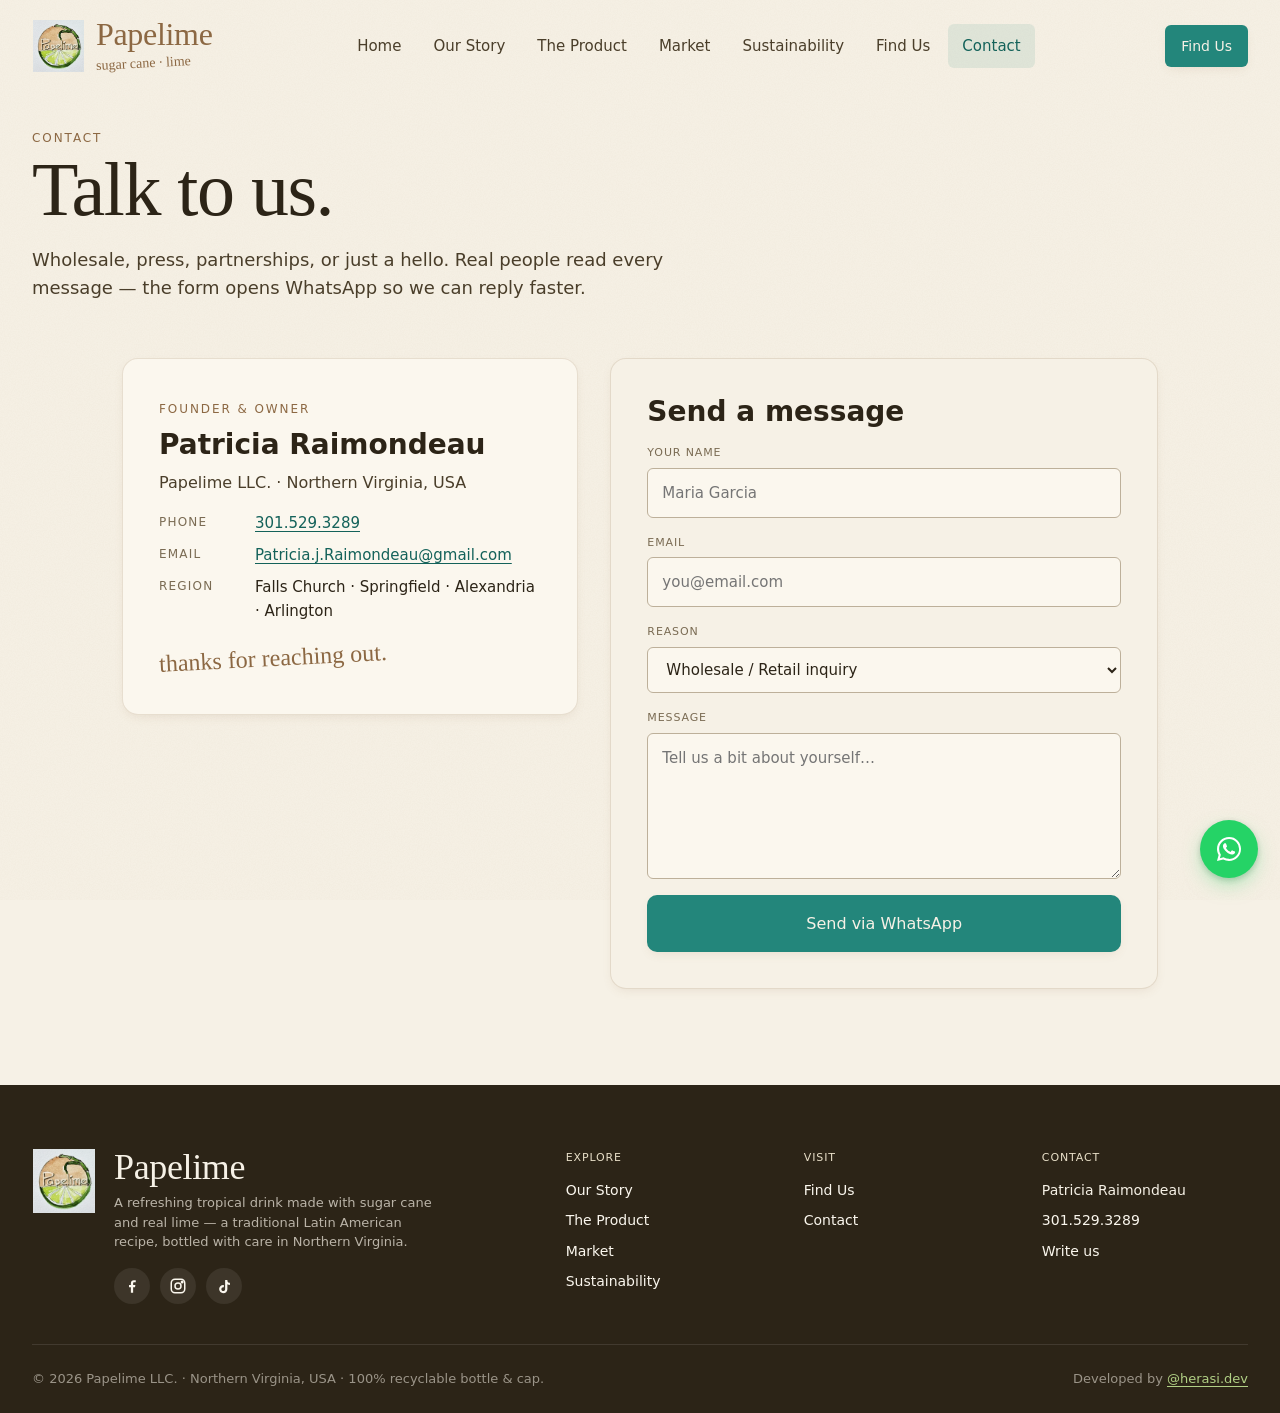
==== contact/index.html @ de648cfc "Switch to clean URLs (no .html extension) Each page moved into its own folder served via index.html:" ====
<!doctype html>
<html lang="en">
<head>
<meta charset="utf-8"/>
<meta name="viewport" content="width=device-width, initial-scale=1"/>
<meta http-equiv="Content-Security-Policy" content="default-src 'self'; img-src 'self' data:; style-src 'self' 'unsafe-inline' https://fonts.googleapis.com; font-src 'self' https://fonts.gstatic.com; script-src 'self'; connect-src 'self'; frame-ancestors 'none'; base-uri 'self'; form-action 'none';"/>
<title>Contact · Papelime</title>
<meta name="description" content="Contact Patricia Raimondeau, founder of Papelime LLC. Wholesale, press, partnerships."/>
<link rel="stylesheet" href="../styles.css"/>
<link rel="icon" type="image/png" href="../assets/papelime-logo.png"/>
</head>
<body>
<div class="page-wrap">
<header class="nav">
  <a class="nav__brand" href="../">
    <img src="../assets/papelime-logo.png" alt="Papelime"/>
    <span class="nav__brand-text">
      <span class="nav__brand-name">Papelime</span>
      <span class="nav__brand-sub">sugar cane &middot; lime</span>
    </span>
  </a>
  <nav class="nav__links" id="nav-menu">
    <a class="nav__link" href="../">Home</a>
    <a class="nav__link" href="../story/">Our Story</a>
    <a class="nav__link" href="../product/">The Product</a>
    <a class="nav__link" href="../market/">Market</a>
    <a class="nav__link" href="../sustainability/">Sustainability</a>
    <a class="nav__link" href="../find/">Find Us</a>
    <a class="nav__link is-active" href="../contact/">Contact</a>
  </nav>
  <div class="nav__cta">
    <a class="btn btn--primary btn--sm" href="../find/">Find Us</a>
  </div>
  <button class="nav__toggle" type="button" aria-label="Open menu" aria-expanded="false" aria-controls="nav-menu">
    <svg viewBox="0 0 24 24" fill="none" stroke="currentColor" stroke-width="2" stroke-linecap="round"><line x1="3" y1="7" x2="21" y2="7"/><line x1="3" y1="12" x2="21" y2="12"/><line x1="3" y1="17" x2="21" y2="17"/></svg>
  </button>
</header>
<main class="page-content">

<section class="page-hero" data-screen-label="06 Contact — Hero">
  <span class="t-eyebrow">Contact</span>
  <h1 class="t-display-1">Talk to us.</h1>
  <p class="t-body-lg" style="max-width:680px; margin-top:16px;">
    Wholesale, press, partnerships, or just a hello. Real people read every message &mdash; the form opens WhatsApp so we can reply faster.
  </p>
</section>

<section class="contact" data-screen-label="06 Contact — Form">
  <div>
    <div class="card card--warm">
      <span class="t-eyebrow">Founder &amp; Owner</span>
      <h2 class="t-h2" style="margin-top:8px;">Patricia Raimondeau</h2>
      <p class="t-body" style="margin-top:8px;">Papelime LLC. &middot; Northern Virginia, USA</p>
      <dl class="contact__list">
        <dt>Phone</dt><dd><a data-tel="301.529.3289">301.529.3289</a></dd>
        <dt>Email</dt><dd><a data-mailto="Patricia.j.Raimondeau:gmail.com" data-fill="true">Write us</a></dd>
        <dt>Region</dt><dd>Falls Church · Springfield · Alexandria · Arlington</dd>
      </dl>
      <span class="script-note" style="font-size:24px; transform:rotate(-3deg); color:var(--molasses);">thanks for reaching out.</span>
    </div>
  </div>
  <form class="form" novalidate>
    <h2 class="t-h2" style="margin-top:0;">Send a message</h2>
    <label class="field">
      <span class="t-label">Your name</span>
      <input type="text" name="name" required placeholder="Maria Garcia"/>
    </label>
    <label class="field">
      <span class="t-label">Email</span>
      <input type="email" name="email" required placeholder="you@email.com"/>
    </label>
    <label class="field">
      <span class="t-label">Reason</span>
      <select name="reason">
        <option value="wholesale">Wholesale / Retail inquiry</option>
        <option value="press">Press &amp; media</option>
        <option value="partnerships">Partnerships</option>
        <option value="other">Just saying hi</option>
      </select>
    </label>
    <label class="field">
      <span class="t-label">Message</span>
      <textarea name="message" rows="5" required placeholder="Tell us a bit about yourself…"></textarea>
    </label>
    <button class="btn btn--primary btn--lg" type="submit">Send via WhatsApp</button>
    <p class="form__success">Thanks &mdash; we'll be in touch soon.</p>
  </form>
</section>

</main>
<footer class="footer">
  <div class="footer__top">
    <div class="footer__brand">
      <img src="../assets/papelime-logo.png" alt="Papelime"/>
      <div>
        <div class="footer__brand-name">Papelime</div>
        <p>A refreshing tropical drink made with sugar cane and real lime &mdash; a traditional Latin American recipe, bottled with care in Northern Virginia.</p>
        <div class="footer__social">
          <a href="https://facebook.com/papelime" target="_blank" rel="noopener noreferrer" aria-label="Facebook"><svg viewBox="0 0 24 24" fill="currentColor"><path d="M13.5 21v-7.5h2.5l.5-3h-3V8.6c0-.9.3-1.5 1.6-1.5H17V4.4c-.3 0-1.3-.1-2.5-.1-2.4 0-4 1.5-4 4.1V10.5H8v3h2.5V21h3z"/></svg></a>
          <a href="https://instagram.com/papelime" target="_blank" rel="noopener noreferrer" aria-label="Instagram"><svg viewBox="0 0 24 24" fill="none" stroke="currentColor" stroke-width="2"><rect x="3" y="3" width="18" height="18" rx="5"/><circle cx="12" cy="12" r="4"/><circle cx="17.5" cy="6.5" r="1" fill="currentColor"/></svg></a>
          <a href="https://tiktok.com/@papelime" target="_blank" rel="noopener noreferrer" aria-label="TikTok"><svg viewBox="0 0 24 24" fill="currentColor"><path d="M19.6 7.7c-1.7 0-3.1-1.4-3.1-3.1V4h-3v12.2c0 1.4-1.1 2.5-2.5 2.5s-2.5-1.1-2.5-2.5 1.1-2.5 2.5-2.5c.3 0 .5 0 .8.1V10.7c-.3-.1-.5-.1-.8-.1-3 0-5.5 2.5-5.5 5.5S8 21.7 11 21.7s5.5-2.5 5.5-5.5V9.6c1 .6 2.1 1 3.4 1V7.7h-.3z"/></svg></a>
        </div>
      </div>
    </div>
    <div class="footer__cols">
      <div><h4>Explore</h4><ul><li><a href="../story/">Our Story</a></li><li><a href="../product/">The Product</a></li><li><a href="../market/">Market</a></li><li><a href="../sustainability/">Sustainability</a></li></ul></div>
      <div><h4>Visit</h4><ul><li><a href="../find/">Find Us</a></li><li><a href="../contact/">Contact</a></li></ul></div>
      <div><h4>Contact</h4><ul><li>Patricia Raimondeau</li><li><a data-tel="301.529.3289">301.529.3289</a></li><li><a data-mailto="Patricia.j.Raimondeau:gmail.com">Write us</a></li></ul></div>
    </div>
  </div>
  <div class="footer__bottom">
    <span>&copy; <span data-year>2026</span> Papelime LLC. &middot; Northern Virginia, USA &middot; 100% recyclable bottle &amp; cap.</span>
    <span>Developed by <a href="https://www.herasi.dev" target="_blank" rel="noopener noreferrer">@herasi.dev</a></span>
  </div>
</footer>
</div>
<script src="../script.js"></script>
</body>
</html>
---- styles.css ----
/* =================================================================
 * Papelime — sitio estático
 * Un solo archivo CSS: tokens + estilos de página.
 * No depende de React ni de ningún framework.
 * ================================================================= */

@import url('https://fonts.googleapis.com/css2?family=Caveat:wght@400;500;700&family=Caveat+Brush&family=DM+Sans:wght@300;400;500;700&family=DM+Serif+Display:ital@0;1&display=swap');

/* ── TOKENS ─────────────────────────────────────────────────────── */
:root {
  --papelon:         #CA8D4E;
  --papelon-light:   #DCBE8D;
  --papelon-dark:    #8C5A2E;
  --lime-light:      #B1D085;
  --lime:            #44751C;
  --lime-dark:       #2F5614;
  --cane-teal:       #23867B;
  --cane-teal-light: #A8D5D0;
  --cane-teal-dark:  #14625A;
  --molasses:        #8C6843;
  --molasses-dark:   #6B4A2A;
  --paper:           #F6F1E6;
  --paper-warm:      #FBF7EE;
  --paper-cool:      #EEF3F2;
  --paper-edge:      #E8DFC8;
  --ink:             #2C2417;
  --ink-soft:        #4A3E2A;
  --ink-mute:        #7A6B53;
  --ink-faint:       #BDB09A;

  --radius-sm: 6px;
  --radius-md: 10px;
  --radius-lg: 16px;
  --radius-xl: 24px;

  --shadow-1: 0 1px 2px rgba(140,104,67,.08);
  --shadow-2: 0 4px 12px -4px rgba(140,104,67,.16);
  --shadow-3: 0 10px 30px -10px rgba(140,104,67,.25);
  --shadow-4: 0 24px 50px -16px rgba(60,40,20,.28);

  --ease: cubic-bezier(.22,1,.36,1);
  --dur-fast: 200ms;
  --dur-base: 320ms;

  --font-script-bold: 'Caveat Brush', 'Marker Felt', cursive;
  --font-script:      'Caveat', 'Bradley Hand', cursive;
  --font-display:     'DM Serif Display', Georgia, serif;
  --font-sans:        'DM Sans', system-ui, -apple-system, sans-serif;
}

/* ── BASE ───────────────────────────────────────────────────────── */
* { box-sizing: border-box; }
html, body { margin: 0; padding: 0; }
body {
  background: var(--paper);
  color: var(--ink-soft);
  font-family: var(--font-sans);
  font-size: 16px;
  line-height: 1.6;
  -webkit-font-smoothing: antialiased;
  text-rendering: optimizeLegibility;
}
a { color: inherit; text-decoration: none; }
img { max-width: 100%; display: block; }
button { font: inherit; cursor: pointer; }

/* paper grain overlay */
body::before {
  content:"";
  position: fixed; inset: 0;
  pointer-events: none;
  z-index: 1;
  opacity: .35;
  mix-blend-mode: multiply;
  background-image:
    url("data:image/svg+xml;utf8,<svg xmlns='http://www.w3.org/2000/svg' width='240' height='240'><filter id='n'><feTurbulence type='fractalNoise' baseFrequency='0.85' numOctaves='2' stitchTiles='stitch'/><feColorMatrix values='0 0 0 0 0.55 0 0 0 0 0.41 0 0 0 0 0.26 0 0 0 0.18 0'/></filter><rect width='240' height='240' filter='url(%23n)'/></svg>");
}
.page-wrap { position: relative; z-index: 2; }

/* ── TYPE ROLES ────────────────────────────────────────────────── */
.t-eyebrow {
  font-size: 12px;
  font-weight: 500;
  letter-spacing: .16em;
  text-transform: uppercase;
  color: var(--molasses);
}
.t-display-1 {
  font-family: var(--font-display);
  font-weight: 400;
  font-size: clamp(44px, 6vw, 76px);
  line-height: 1.05;
  letter-spacing: -.02em;
  color: var(--ink);
  margin: 0;
}
.t-display-2 {
  font-family: var(--font-display);
  font-weight: 400;
  font-size: clamp(32px, 4.5vw, 52px);
  line-height: 1.1;
  letter-spacing: -.015em;
  color: var(--ink);
  margin: 0;
}
.t-h2 {
  font-family: var(--font-sans);
  font-weight: 700;
  font-size: 28px;
  line-height: 1.2;
  color: var(--ink);
  margin: 0;
}
.t-h3 {
  font-family: var(--font-sans);
  font-weight: 500;
  font-size: 20px;
  line-height: 1.3;
  color: var(--ink);
  margin: 0;
}
.t-body { font-size: 16px; line-height: 1.6; color: var(--ink-soft); }
.t-body-lg { font-size: 18px; line-height: 1.55; color: var(--ink-soft); }
.t-caption { font-size: 13px; line-height: 1.45; color: var(--ink-mute); }
.t-label {
  font-size: 11px; font-weight: 500;
  letter-spacing: .08em; text-transform: uppercase;
  color: var(--ink-mute);
  margin: 0;
}
.t-handwritten { font-family: var(--font-script); font-size: 22px; color: var(--molasses); }
.script-note { font-family: var(--font-script); display: inline-block; }

/* ── NAVBAR ────────────────────────────────────────────────────── */
.nav {
  display: grid;
  grid-template-columns: auto 1fr auto;
  align-items: center;
  gap: 32px;
  padding: 18px 32px;
  max-width: 1320px;
  margin: 0 auto;
  position: relative;
  z-index: 50;
}
.nav__brand { display: flex; align-items: center; gap: 12px; }
.nav__brand img { width: 52px; height: 52px; object-fit: contain; }
.nav__brand-text { display: flex; flex-direction: column; gap: 2px; }
.nav__brand-name {
  font-family: var(--font-script-bold);
  font-size: 32px;
  color: var(--molasses);
  letter-spacing: -.01em;
  line-height: 1;
}
.nav__brand-sub { font-family: var(--font-script); font-size: 14px; color: var(--molasses); transform: rotate(-3deg); display: inline-block; }
.nav__links { display: flex; gap: 4px; justify-content: center; flex-wrap: wrap; }
.nav__link {
  font-size: 15px;
  font-weight: 500;
  padding: 10px 14px;
  border-radius: var(--radius-sm);
  color: var(--ink-soft);
  transition: color var(--dur-fast) var(--ease), background var(--dur-fast) var(--ease);
}
.nav__link:hover { color: var(--ink); background: rgba(140,104,67,.08); }
.nav__link.is-active { color: var(--cane-teal-dark); background: rgba(35,134,123,.10); }
.nav__toggle { display: none; }

/* ── BUTTONS ───────────────────────────────────────────────────── */
.btn {
  display: inline-flex; align-items: center; justify-content: center;
  gap: 8px;
  font-family: var(--font-sans);
  font-weight: 500;
  border: none;
  border-radius: var(--radius-sm);
  transition: transform var(--dur-fast) var(--ease),
              background var(--dur-fast) var(--ease),
              color var(--dur-fast) var(--ease),
              box-shadow var(--dur-fast) var(--ease);
  white-space: nowrap;
}
.btn:active { transform: scale(.98); }
.btn--sm { font-size: 14px; padding: 10px 16px; }
.btn--md { font-size: 15px; padding: 12px 20px; }
.btn--lg { font-size: 16px; padding: 16px 28px; border-radius: var(--radius-md); }
.btn--primary { background: var(--cane-teal); color: var(--paper); box-shadow: var(--shadow-2); }
.btn--primary:hover { background: var(--cane-teal-dark); box-shadow: var(--shadow-3); }
.btn--ghost { background: transparent; color: var(--ink); border: 1.5px solid var(--molasses); }
.btn--ghost:hover { background: rgba(140,104,67,.08); }
.btn--onTeal { background: var(--papelon); color: var(--paper); box-shadow: var(--shadow-2); }
.btn--onTeal:hover { background: var(--papelon-dark); }

/* ── CHIPS ─────────────────────────────────────────────────────── */
.chip {
  display: inline-flex; align-items: center; gap: 8px;
  padding: 8px 12px;
  background: var(--paper-warm);
  border: 1px solid rgba(140,104,67,.18);
  border-radius: 100px;
  font-size: 13px;
  font-weight: 500;
  color: var(--ink-soft);
}
.chip__dot { width: 10px; height: 10px; border-radius: 50%; display: inline-block; }

/* ── CARD ──────────────────────────────────────────────────────── */
.card {
  background: var(--paper);
  border-radius: var(--radius-lg);
  padding: 36px;
  box-shadow: var(--shadow-2);
  border: 1.5px solid rgba(140,104,67,.18);
}
.card--warm { background: var(--paper-warm); }
.card--cool { background: var(--paper-cool); }
.card--md { padding: 24px; }
.card--lg { padding: 48px; }

/* ── HERO ──────────────────────────────────────────────────────── */
.hero {
  display: grid;
  grid-template-columns: 1.05fr 1fr;
  gap: 56px;
  align-items: center;
  padding: 48px 32px 80px;
  max-width: 1320px;
  margin: 0 auto;
}
.hero__h1 {
  font-family: var(--font-display);
  font-weight: 400;
  font-size: clamp(44px, 5.5vw, 72px);
  line-height: 1.05;
  letter-spacing: -.02em;
  color: var(--ink);
  margin: 14px 0 18px;
}
.hero__sub { font-size: 19px; line-height: 1.55; color: var(--ink-soft); max-width: 540px; }
.hero__sub strong { color: var(--ink); font-weight: 500; }
.hero__brand-inline {
  font-family: var(--font-script-bold);
  font-size: 28px;
  color: var(--molasses);
  letter-spacing: -.01em;
}
.hero__ctas { display: flex; gap: 12px; margin-top: 28px; flex-wrap: wrap; }
.hero__chips { display: flex; gap: 8px; margin-top: 28px; flex-wrap: wrap; }
.hero__art { position: relative; aspect-ratio: 1 / 1.15; }
.hero__photo-wrap {
  position: relative;
  width: 100%; height: 100%;
  border-radius: var(--radius-xl);
  overflow: hidden;
  box-shadow: var(--shadow-4);
  background:
    radial-gradient(ellipse at 60% 30%, rgba(255,255,255,.85) 0%, transparent 60%),
    linear-gradient(180deg, var(--paper-warm) 0%, var(--paper-edge) 100%);
}
.hero__photo { width: 100%; height: 100%; object-fit: cover; object-position: center 20%; }
.hero__label {
  position: absolute;
  right: -22px; bottom: 32px;
  background: var(--paper-warm);
  padding: 14px 18px;
  border-radius: var(--radius-md);
  box-shadow: var(--shadow-3);
  transform: rotate(3deg);
  border: 1.5px solid rgba(140,104,67,.18);
  z-index: 3;
}

/* ── DIVIDER ──────────────────────────────────────────────────── */
.divider {
  display: flex; align-items: center; gap: 18px;
  max-width: 1320px; margin: 0 auto;
  padding: 0 32px;
  color: var(--molasses);
}
.divider__line { flex: 1; height: 1px; background: linear-gradient(90deg, transparent, var(--ink-faint), transparent); }

/* ── SECTION / BAND ───────────────────────────────────────────── */
.section { max-width: 1320px; margin: 80px auto; padding: 0 32px; }
.section__head { max-width: 720px; margin: 0 0 36px; }
.band { padding: 64px 32px; background: var(--paper-warm); margin: 80px 0; }
.band--teal { background: var(--cane-teal); color: var(--paper); }
.band--teal .t-eyebrow { color: var(--paper); }
.band--teal .t-display-2 { color: var(--paper); }
.band--teal .t-body-lg { color: var(--paper-warm); }
.band--paper { background: var(--paper); border-top: 1px solid var(--ink-faint); border-bottom: 1px solid var(--ink-faint); }
.band__head { max-width: 1320px; margin: 0 auto 32px; }

/* ── INGREDIENTS ──────────────────────────────────────────────── */
.ingredients { display: grid; grid-template-columns: repeat(3, 1fr); gap: 24px; max-width: 1320px; margin: 0 auto; }
.ing { display: flex; align-items: center; gap: 16px; padding: 20px 24px; background: var(--paper); border-radius: var(--radius-md); border: 1px solid rgba(140,104,67,.18); }
.ing__swatch { width: 48px; height: 48px; border-radius: 12px; flex-shrink: 0; box-shadow: inset 0 0 8px rgba(0,0,0,.10), 0 1px 2px rgba(0,0,0,.05); }

/* ── WHY (4-col) ──────────────────────────────────────────────── */
.why { display: grid; grid-template-columns: repeat(4, 1fr); gap: 16px; max-width: 1320px; margin: 32px auto 0; }
.why > * { height: 100%; padding: 28px; }

/* ── QUOTE ────────────────────────────────────────────────────── */
.quote { max-width: 900px; margin: 96px auto; padding: 0 32px; text-align: center; position: relative; }
.quote__text {
  font-family: var(--font-display);
  font-style: italic;
  font-size: clamp(28px, 3.6vw, 44px);
  line-height: 1.25;
  color: var(--ink);
  margin: 0;
  position: relative;
}
.quote__open {
  font-family: var(--font-script);
  font-size: clamp(60px, 8vw, 110px);
  color: var(--lime);
  position: absolute;
  left: -20px; top: -32px;
  line-height: 1;
}

/* ── SIZES (2-col cards) ──────────────────────────────────────── */
.sizes { display: grid; grid-template-columns: 1fr 1fr; gap: 24px; }
.sizes__card { padding: 0; overflow: hidden; }
.sizes__card-art img { width: 100%; height: 240px; object-fit: cover; }
.sizes__card-body { padding: 28px 36px 36px; }
.price { display: flex; align-items: baseline; gap: 8px; margin-top: 16px; }
.price__amount { font-family: var(--font-display); font-size: 36px; color: var(--molasses-dark); }
.price__unit { font-size: 14px; color: var(--ink-mute); }

/* ── CTA BAND ─────────────────────────────────────────────────── */
.cta-band {
  background: var(--cane-teal);
  margin: 96px 0 0;
  padding: 80px 32px;
  position: relative; overflow: hidden;
}
.cta-band__inner {
  max-width: 760px; margin: 0 auto;
  position: relative; z-index: 2;
  display: flex; flex-direction: column; align-items: flex-start;
  gap: 20px;
}
.cta-band__inner .t-display-2 { color: var(--paper); }
.cta-band__inner .t-body-lg { color: var(--paper-warm); }
.cta-band__art { position: absolute; right: -40px; top: -30px; width: 360px; opacity: .85; pointer-events: none; transform: rotate(8deg); }

/* ── PAGE HERO (interior pages) ──────────────────────────────── */
.page-hero { max-width: 1320px; margin: 32px auto 56px; padding: 0 32px; }

/* ── STORY ────────────────────────────────────────────────────── */
.story-grid { display: grid; grid-template-columns: 1fr 1fr; gap: 24px; max-width: 1320px; margin: 0 auto 80px; padding: 0 32px; }
.recipe { display: grid; grid-template-columns: 1.4fr 1fr; gap: 56px; align-items: center; max-width: 1320px; margin: 0 auto; padding: 0 32px; }
.recipe-list { list-style: none; padding: 0; margin: 32px 0 0; display: flex; flex-direction: column; gap: 28px; }
.recipe-list li { display: flex; gap: 24px; align-items: flex-start; }
.recipe-num { font-family: var(--font-display); font-size: 36px; color: var(--papelon); flex-shrink: 0; line-height: 1; min-width: 56px; }
.recipe__art { text-align: center; }
.recipe__art img { width: 100%; max-width: 360px; margin: 0 auto; display: block; }

.stats { display: grid; grid-template-columns: repeat(4, 1fr); gap: 16px; max-width: 1320px; margin: 0 auto; }
.stat { padding: 24px; background: rgba(255,255,255,.10); border: 1px solid rgba(255,255,255,.18); border-radius: var(--radius-md); }
.stat__value { font-family: var(--font-display); font-size: 64px; line-height: 1; color: var(--paper); display: flex; align-items: flex-start; }
.stat__suffix { font-size: 28px; margin-top: 8px; color: var(--paper-warm); }
.stat__label { display: block; margin-top: 12px; font-size: 14px; color: var(--paper-warm); line-height: 1.4; }

/* ── PRODUCT ──────────────────────────────────────────────────── */
.product { display: grid; grid-template-columns: 1fr 1fr; gap: 56px; max-width: 1320px; margin: 0 auto 80px; padding: 0 32px; align-items: flex-start; }
.product__art img { width: 100%; border-radius: var(--radius-xl); box-shadow: var(--shadow-4); }
.nutrition { margin: 32px 0; padding: 24px; background: var(--paper-warm); border-radius: var(--radius-md); border: 1px solid var(--ink-faint); }
.nutrition table { width: 100%; border-collapse: collapse; margin-top: 8px; font-size: 14px; }
.nutrition td { padding: 8px 0; border-bottom: 1px solid var(--ink-faint); color: var(--ink-soft); }
.nutrition td:last-child { text-align: right; color: var(--ink); font-weight: 500; }
.nutrition tr:last-child td { border-bottom: none; }
.howto { margin-top: 24px; padding: 20px 24px; background: var(--lime-light); border-radius: var(--radius-md); }
.howto ul { margin: 8px 0 0; padding-left: 20px; }
.howto li { font-size: 16px; color: var(--ink-soft); line-height: 1.7; }
.benefits { display: grid; grid-template-columns: repeat(5, 1fr); gap: 16px; max-width: 1320px; margin: 0 auto; padding: 0 32px; }
.benefits .card { padding: 24px; }

/* ── ECO ──────────────────────────────────────────────────────── */
.eco { display: grid; grid-template-columns: repeat(3, 1fr); gap: 20px; max-width: 1320px; margin: 0 auto 80px; padding: 0 32px; }
.eco__num { font-family: var(--font-display); font-size: 48px; color: var(--cane-teal); line-height: 1; margin-bottom: 12px; }
.pledge { display: grid; grid-template-columns: 1.4fr 1fr; gap: 56px; align-items: center; max-width: 1320px; margin: 0 auto; padding: 0 32px; }
.pledge__art img { width: 100%; max-width: 360px; margin: 0 auto; display: block; }

/* ── FIND ─────────────────────────────────────────────────────── */
.find { display: grid; grid-template-columns: repeat(2, 1fr); gap: 20px; max-width: 1320px; margin: 0 auto 80px; padding: 0 32px; }
.find__count { display: flex; align-items: baseline; gap: 12px; margin: 16px 0; }
.find__num { font-family: var(--font-display); font-size: 56px; line-height: 1; color: var(--papelon-dark); }
.map { max-width: 1320px; margin: 32px auto 0; padding: 0 32px; }
.map__inner {
  position: relative; height: 380px;
  background:
    radial-gradient(ellipse at 30% 40%, rgba(177,208,133,.30) 0%, transparent 60%),
    radial-gradient(ellipse at 70% 60%, rgba(35,134,123,.18) 0%, transparent 60%),
    var(--paper-warm);
  border-radius: var(--radius-lg);
  border: 1px solid var(--ink-faint);
  overflow: hidden;
}
.map__pin { position: absolute; display: flex; align-items: center; gap: 10px; transform: translate(-50%, -50%); }
.map__dot { width: 14px; height: 14px; background: var(--papelon); border: 2px solid var(--paper); border-radius: 50%; box-shadow: var(--shadow-2); }
.map__caption { position: absolute; bottom: 16px; right: 24px; color: var(--ink-mute); font-style: italic; }

/* ── CONTACT ──────────────────────────────────────────────────── */
.contact { display: grid; grid-template-columns: 1fr 1.2fr; gap: 32px; max-width: 1100px; margin: 0 auto 80px; padding: 0 32px; }
.contact__list { display: grid; grid-template-columns: 80px 1fr; gap: 8px 16px; margin: 16px 0; }
.contact__list dt { font-size: 12px; text-transform: uppercase; letter-spacing: .1em; color: var(--ink-mute); padding-top: 2px; }
.contact__list dd { margin: 0; color: var(--ink); font-size: 15px; }
.contact__list a { color: var(--cane-teal-dark); text-decoration: underline; text-underline-offset: 3px; }
.form {
  background: var(--paper);
  padding: 36px;
  border-radius: var(--radius-lg);
  border: 1.5px solid rgba(140,104,67,.18);
  box-shadow: var(--shadow-2);
  display: flex; flex-direction: column; gap: 16px;
}
.field { display: flex; flex-direction: column; gap: 6px; }
.field input, .field textarea, .field select {
  font: inherit; font-size: 15px;
  padding: 12px 14px;
  background: var(--paper-warm);
  border: 1.5px solid var(--ink-faint);
  border-radius: var(--radius-sm);
  color: var(--ink);
  transition: border-color var(--dur-fast) var(--ease), box-shadow var(--dur-fast) var(--ease);
}
.field input:focus, .field textarea:focus, .field select:focus {
  outline: none;
  border-color: var(--cane-teal);
  box-shadow: 0 0 0 4px rgba(35,134,123,.15);
}
.field textarea { resize: vertical; min-height: 120px; }
.form__success { display: none; color: var(--lime-dark); margin-top: 8px; font-size: 13px; }
.form.is-sent .form__success { display: block; }
.form.is-sent .btn { background: var(--lime-dark); }

/* ── FOOTER ───────────────────────────────────────────────────── */
.footer { background: var(--ink); color: var(--paper); padding: 64px 32px 24px; margin-top: 96px; }
.footer a { color: var(--paper-warm); transition: color var(--dur-fast) var(--ease); }
.footer a:hover { color: var(--lime-light); }
.footer__top { max-width: 1320px; margin: 0 auto; display: grid; grid-template-columns: 1.4fr 2fr; gap: 56px; padding-bottom: 40px; border-bottom: 1px solid rgba(255,255,255,.10); }
.footer__brand { display: flex; gap: 18px; align-items: flex-start; }
.footer__brand img { width: 64px; height: 64px; object-fit: contain; }
.footer__brand-name { font-family: var(--font-script-bold); font-size: 36px; color: var(--paper); letter-spacing: -.01em; line-height: 1; }
.footer__brand p { margin-top: 8px; color: rgba(246,241,230,.70); font-size: 13px; line-height: 1.5; max-width: 320px; }
.footer__cols { display: grid; grid-template-columns: repeat(3, 1fr); gap: 32px; }
.footer__cols h4 { color: var(--paper-edge); margin: 0 0 12px; font-size: 11px; font-weight: 500; letter-spacing: .08em; text-transform: uppercase; }
.footer__cols ul { list-style: none; padding: 0; margin: 0; display: flex; flex-direction: column; gap: 8px; font-size: 14px; }
.footer__bottom { max-width: 1320px; margin: 24px auto 0; display: flex; justify-content: space-between; gap: 16px; flex-wrap: wrap; font-size: 13px; color: rgba(246,241,230,.55); }
.footer__bottom a { color: var(--lime-light); text-decoration: underline; text-underline-offset: 3px; }

/* ── PAGE FADE-IN ─────────────────────────────────────────────── */
.page-content {
  animation: fadeUp 380ms var(--ease) both;
}
@keyframes fadeUp {
  from { opacity: 0; transform: translateY(8px); }
  to   { opacity: 1; transform: translateY(0); }
}

/* ── RESPONSIVE ───────────────────────────────────────────────── */
@media (max-width: 980px) {
  .nav { grid-template-columns: 1fr auto; }
  .nav__toggle {
    display: inline-flex; align-items: center; justify-content: center;
    width: 44px; height: 44px;
    background: transparent;
    border: 1.5px solid var(--molasses);
    border-radius: var(--radius-sm);
    color: var(--molasses);
  }
  .nav__toggle svg { width: 22px; height: 22px; }
  .nav__links {
    display: none;
    position: absolute;
    top: 100%; left: 16px; right: 16px;
    flex-direction: column;
    background: var(--paper-warm);
    padding: 12px;
    border-radius: var(--radius-md);
    box-shadow: var(--shadow-3);
    border: 1px solid var(--ink-faint);
    z-index: 60;
  }
  .nav__links.is-open { display: flex; }
  .nav__cta { display: none; }

  .hero, .recipe, .product, .pledge, .contact { grid-template-columns: 1fr; gap: 32px; }
  .ingredients, .why, .benefits, .eco, .find, .stats { grid-template-columns: 1fr 1fr; }
  .sizes { grid-template-columns: 1fr; }
  .story-grid { grid-template-columns: 1fr; }
  .footer__top { grid-template-columns: 1fr; gap: 32px; }
  .footer__cols { grid-template-columns: 1fr 1fr; }
}
@media (max-width: 640px) {
  .ingredients, .why, .benefits, .eco, .find, .stats { grid-template-columns: 1fr; }
  .footer__cols { grid-template-columns: 1fr; }
  .hero { padding: 24px 16px 56px; }
  .page-hero, .section, .band, .product, .recipe, .find, .eco, .pledge, .contact, .map { padding-left: 16px; padding-right: 16px; }
  .hero__label { right: 8px; }
}

/* ── WHATSAPP FLOATING BUTTON ─────────────────────────────────── */
.wa-fab {
  position: fixed;
  right: 22px;
  bottom: 22px;
  width: 58px;
  height: 58px;
  border-radius: 50%;
  background: #25D366;
  color: #fff;
  display: flex;
  align-items: center;
  justify-content: center;
  box-shadow: 0 8px 22px -6px rgba(37,211,102,.55), 0 2px 6px rgba(0,0,0,.18);
  z-index: 60;
  text-decoration: none;
  animation: wa-pulse 2.6s var(--ease) infinite;
  transition: transform var(--dur-fast) var(--ease),
              opacity var(--dur-base) var(--ease),
              visibility 0s linear var(--dur-base),
              box-shadow var(--dur-fast) var(--ease);
}
.wa-fab svg { width: 30px; height: 30px; display: block; }
.wa-fab:hover {
  transform: scale(1.08);
  box-shadow: 0 12px 28px -6px rgba(37,211,102,.7), 0 4px 10px rgba(0,0,0,.22);
  animation-play-state: paused;
}
.wa-fab:focus-visible {
  outline: 3px solid var(--lime-light);
  outline-offset: 3px;
}
.wa-fab.is-hidden {
  opacity: 0;
  visibility: hidden;
  transform: translateY(12px) scale(.92);
  transition: transform var(--dur-base) var(--ease),
              opacity var(--dur-base) var(--ease),
              visibility 0s linear var(--dur-base);
}
@keyframes wa-pulse {
  0%, 100% { box-shadow: 0 8px 22px -6px rgba(37,211,102,.55), 0 2px 6px rgba(0,0,0,.18), 0 0 0 0 rgba(37,211,102,.45); }
  60%      { box-shadow: 0 8px 22px -6px rgba(37,211,102,.55), 0 2px 6px rgba(0,0,0,.18), 0 0 0 14px rgba(37,211,102,0); }
}
@media (prefers-reduced-motion: reduce) {
  .wa-fab { animation: none; }
}
@media (max-width: 640px) {
  .wa-fab { right: 16px; bottom: 16px; width: 54px; height: 54px; }
}

/* ── FOOTER SOCIAL ICONS ─────────────────────────────────────── */
.footer__social { display: flex; gap: 10px; margin-top: 16px; }
.footer__social a {
  width: 36px; height: 36px; border-radius: 50%;
  background: rgba(255,255,255,.08);
  display: flex; align-items: center; justify-content: center;
  color: var(--paper-warm);
  transition: background var(--dur-fast) var(--ease), transform var(--dur-fast) var(--ease), color var(--dur-fast) var(--ease);
}
.footer__social a:hover { background: var(--lime); color: var(--paper); transform: translateY(-2px); }
.footer__social svg { width: 18px; height: 18px; }

/* ── DATA VIZ COMMON ─────────────────────────────────────────── */
.data-section { max-width: 1320px; margin: 0 auto; padding: 80px 32px; }
.data-head { margin-bottom: 40px; max-width: 720px; }
.data-grid-2 { display: grid; grid-template-columns: 1fr 1fr; gap: 32px; }
.data-grid-3 { display: grid; grid-template-columns: repeat(3, 1fr); gap: 24px; }
@media (max-width: 900px) {
  .data-grid-2, .data-grid-3 { grid-template-columns: 1fr; }
  .data-section { padding: 56px 16px; }
}
.viz-card {
  background: var(--paper-warm);
  border: 1px solid var(--paper-edge);
  border-radius: var(--radius-lg);
  padding: 28px;
  box-shadow: var(--shadow-2);
  position: relative;
}
.viz-card__title { font-family: var(--font-display); font-size: 24px; color: var(--ink); margin: 0 0 4px; letter-spacing: -.01em; }
.viz-card__sub { font-size: 13px; color: var(--ink-mute); margin: 0 0 24px; }

/* ── BAR CHART ───────────────────────────────────────────────── */
.bar-chart { display: flex; flex-direction: column; gap: 14px; }
.bar-row { display: grid; grid-template-columns: 110px 1fr 56px; align-items: center; gap: 14px; }
.bar-row__label { font-family: var(--font-sans); font-size: 12px; color: var(--ink-soft); letter-spacing: .06em; text-transform: uppercase; }
.bar-row__track { height: 18px; background: var(--paper); border: 1px solid var(--paper-edge); border-radius: 999px; overflow: hidden; }
.bar-row__fill {
  height: 100%; border-radius: 999px;
  background: linear-gradient(90deg, var(--papelon), var(--papelon-dark));
  width: 0;
  animation: bar-grow 1.4s var(--ease) forwards;
  animation-delay: var(--bar-delay, 0s);
}
.bar-row--lime .bar-row__fill { background: linear-gradient(90deg, var(--lime-light), var(--lime)); }
.bar-row--teal .bar-row__fill { background: linear-gradient(90deg, var(--cane-teal-light), var(--cane-teal)); }
.bar-row--accent .bar-row__fill { background: linear-gradient(90deg, var(--papelon-light), var(--papelon-dark)); position: relative; }
.bar-row--accent .bar-row__fill::after {
  content: ''; position: absolute; inset: 0;
  background: repeating-linear-gradient(45deg, transparent 0 6px, rgba(255,255,255,.18) 6px 8px);
}
.bar-row__value { font-family: var(--font-display); font-size: 18px; color: var(--ink); text-align: right; }
.bar-row.is-target .bar-row__label { color: var(--papelon-dark); font-weight: 700; }
.bar-row.is-target .bar-row__value { color: var(--papelon-dark); }
@keyframes bar-grow { from { width: 0; } to { width: var(--bar-w, 50%); } }

/* ── DONUT / PIE ─────────────────────────────────────────────── */
.donut-wrap { display: grid; grid-template-columns: minmax(160px, 220px) 1fr; gap: 24px; align-items: center; }
.donut { width: 100%; height: auto; transform: rotate(-90deg); display: block; }
.donut__hole { fill: var(--paper-warm); }
.donut__seg { fill: transparent; stroke-width: 7; }
.donut__seg--target { stroke-width: 9; filter: drop-shadow(0 0 4px rgba(202,141,78,.45)); }
.donut-legend { list-style: none; padding: 0; margin: 0; display: flex; flex-direction: column; gap: 10px; }
.donut-legend li { display: flex; align-items: center; gap: 10px; font-size: 13px; color: var(--ink-soft); }
.donut-legend__sw { width: 14px; height: 14px; border-radius: 4px; flex-shrink: 0; }
.donut-legend strong { font-family: var(--font-display); color: var(--ink); margin-left: auto; font-size: 16px; }
.donut-legend li.is-target { color: var(--papelon-dark); font-weight: 600; }
.donut-legend li.is-target strong { color: var(--papelon-dark); }
@media (max-width: 640px) { .donut-wrap { grid-template-columns: 1fr; justify-items: center; } }

/* ── LINE CHART ──────────────────────────────────────────────── */
.line-chart-wrap { overflow-x: auto; }
.line-chart { width: 100%; min-width: 720px; height: auto; overflow: visible; }
.line-chart__grid { stroke: var(--paper-edge); stroke-width: 1; stroke-dasharray: 2 4; }
.line-chart__axis { stroke: var(--ink-faint); stroke-width: 1; }
.line-chart__path {
  fill: none; stroke: var(--papelon-dark); stroke-width: 3;
  stroke-linecap: round; stroke-linejoin: round;
  stroke-dasharray: 2400; stroke-dashoffset: 2400;
  animation: line-draw 2.4s var(--ease) forwards;
}
.line-chart__area { fill: var(--papelon-light); opacity: 0; animation: line-fade 1.4s var(--ease) 1.4s forwards; }
.line-chart__dot { fill: var(--paper-warm); stroke: var(--papelon-dark); stroke-width: 2.5; }
.line-chart__label { font-family: var(--font-sans); font-size: 11px; fill: var(--ink-mute); text-anchor: middle; letter-spacing: .08em; text-transform: uppercase; }
.line-chart__value { font-family: var(--font-display); font-size: 13px; fill: var(--ink); text-anchor: middle; }
@keyframes line-draw { to { stroke-dashoffset: 0; } }
@keyframes line-fade { to { opacity: .28; } }

/* ── SWOT ────────────────────────────────────────────────────── */
.swot { display: grid; grid-template-columns: 1fr 1fr; gap: 0;
  border: 1px solid var(--paper-edge); border-radius: var(--radius-lg);
  overflow: hidden; background: var(--paper-warm); }
.swot__cell { padding: 32px; border-right: 1px solid var(--paper-edge); border-bottom: 1px solid var(--paper-edge); position: relative; }
.swot__cell:nth-child(2n) { border-right: none; }
.swot__cell:nth-last-child(-n+2) { border-bottom: none; }
.swot__cell h3 { font-family: var(--font-display); font-size: 28px; margin: 8px 0 4px; letter-spacing: -.01em; }
.swot__cell ul { padding-left: 18px; margin: 14px 0 0; font-size: 14px; line-height: 1.7; color: var(--ink-soft); }
.swot__cell--s h3 { color: var(--lime-dark); }
.swot__cell--w h3 { color: var(--papelon-dark); }
.swot__cell--o h3 { color: var(--cane-teal-dark); }
.swot__cell--t h3 { color: var(--molasses-dark); }
.swot__cell::before { content: ''; position: absolute; top: 0; left: 0; height: 4px; width: 64px; }
.swot__cell--s::before { background: var(--lime); }
.swot__cell--w::before { background: var(--papelon); }
.swot__cell--o::before { background: var(--cane-teal); }
.swot__cell--t::before { background: var(--molasses); }
@media (max-width: 640px) {
  .swot { grid-template-columns: 1fr; }
  .swot__cell { border-right: none !important; border-bottom: 1px solid var(--paper-edge) !important; }
  .swot__cell:last-child { border-bottom: none !important; }
}

/* ── ORG CHART ───────────────────────────────────────────────── */
.org { display: flex; flex-direction: column; align-items: center; gap: 28px; padding: 16px 0; }
.org-level { display: flex; gap: 16px; flex-wrap: wrap; justify-content: center; position: relative; }
.org-level::before { content: ''; position: absolute; top: -14px; left: 50%; width: 1px; height: 14px; background: var(--paper-edge); }
.org-level:first-child::before { display: none; }
.org-node {
  background: var(--paper-warm); border: 1px solid var(--paper-edge); border-radius: var(--radius-md);
  padding: 12px 18px; min-width: 150px; text-align: center;
  font-family: var(--font-sans); font-size: 13px; font-weight: 500; color: var(--ink);
  box-shadow: var(--shadow-1);
  transition: transform var(--dur-fast) var(--ease), box-shadow var(--dur-fast) var(--ease);
}
.org-node:hover { transform: translateY(-2px); box-shadow: var(--shadow-2); }
.org-node--lead { background: var(--cane-teal); color: var(--paper); border-color: var(--cane-teal-dark); }
.org-node--mgr { background: var(--papelon); color: var(--paper); border-color: var(--papelon-dark); }
.org-branches { display: grid; grid-template-columns: repeat(auto-fit, minmax(140px, 1fr)); gap: 12px; max-width: 920px; width: 100%; }
.org-branches .org-node { padding: 10px 14px; min-width: 0; }

/* ── DISTRIBUTION CHANNELS ───────────────────────────────────── */
.channels { display: grid; grid-template-columns: repeat(3, 1fr); gap: 24px; }
.channel {
  background: var(--paper-warm); border: 1px solid var(--paper-edge); border-radius: var(--radius-lg);
  padding: 28px; position: relative; overflow: hidden;
  transition: transform var(--dur-base) var(--ease), box-shadow var(--dur-base) var(--ease);
}
.channel:hover { transform: translateY(-4px); box-shadow: var(--shadow-3); }
.channel__icon {
  width: 56px; height: 56px; border-radius: 50%;
  display: flex; align-items: center; justify-content: center;
  background: var(--paper); margin-bottom: 16px; color: var(--papelon-dark);
  position: relative; z-index: 1;
}
.channel__icon svg { width: 28px; height: 28px; }
.channel h3 { font-family: var(--font-display); font-size: 26px; margin: 0 0 6px; position: relative; z-index: 1; }
.channel p { font-size: 14px; line-height: 1.6; color: var(--ink-soft); margin: 0; position: relative; z-index: 1; }
.channel::after {
  content: ''; position: absolute; bottom: -50px; right: -50px;
  width: 150px; height: 150px; border-radius: 50%;
  background: radial-gradient(circle at center, var(--papelon-light), transparent 70%);
  opacity: .35;
}
@media (max-width: 900px) { .channels { grid-template-columns: 1fr; } }

/* ── PULL QUOTE ──────────────────────────────────────────────── */
.pull-quote { max-width: 920px; margin: 0 auto; padding: 64px 32px; text-align: center; position: relative; }
.pull-quote::before {
  content: '"'; font-family: var(--font-display); font-size: 200px;
  color: var(--papelon-light); position: absolute; top: -20px; left: 50%;
  transform: translateX(-50%); line-height: 1; opacity: .35;
}
.pull-quote__text {
  font-family: var(--font-display); font-style: italic;
  font-size: clamp(22px, 3.2vw, 36px); line-height: 1.35;
  color: var(--ink); margin: 0; position: relative; z-index: 1;
}
.pull-quote__cite {
  font-family: var(--font-sans); font-size: 12px; letter-spacing: .14em;
  text-transform: uppercase; color: var(--molasses-dark); margin-top: 24px;
}

/* ── CONSUMER VOICES ─────────────────────────────────────────── */
.voices { display: grid; grid-template-columns: repeat(auto-fit, minmax(240px, 1fr)); gap: 28px; }
.voice {
  background: var(--paper-warm); border: 1px solid var(--paper-edge); border-radius: 18px;
  padding: 24px; position: relative;
  font-family: var(--font-script); font-size: 22px; line-height: 1.4; color: var(--ink-soft);
  box-shadow: var(--shadow-1);
}
.voice::after {
  content: ''; position: absolute; bottom: -12px; left: 32px;
  width: 24px; height: 12px;
  background: var(--paper-warm);
  border-right: 1px solid var(--paper-edge); border-bottom: 1px solid var(--paper-edge);
  transform: skewX(-20deg);
}
.voice:nth-child(2) { transform: rotate(-1deg); }
.voice:nth-child(3) { transform: rotate(.6deg); }

/* ── MICRO STATS STRIP ───────────────────────────────────────── */
.micro-strip {
  display: grid; grid-template-columns: repeat(4, 1fr); gap: 24px;
  padding: 40px 0; border-top: 1px solid var(--paper-edge); border-bottom: 1px solid var(--paper-edge);
  max-width: 1320px; margin: 0 auto;
}
.micro-stat__n { font-family: var(--font-display); font-size: clamp(40px, 5vw, 64px); line-height: 1; color: var(--papelon-dark); }
.micro-stat__l { font-family: var(--font-sans); font-size: 11px; letter-spacing: .14em; text-transform: uppercase; color: var(--ink-mute); margin-top: 8px; }
@media (max-width: 640px) { .micro-strip { grid-template-columns: 1fr 1fr; padding: 24px 16px; } }
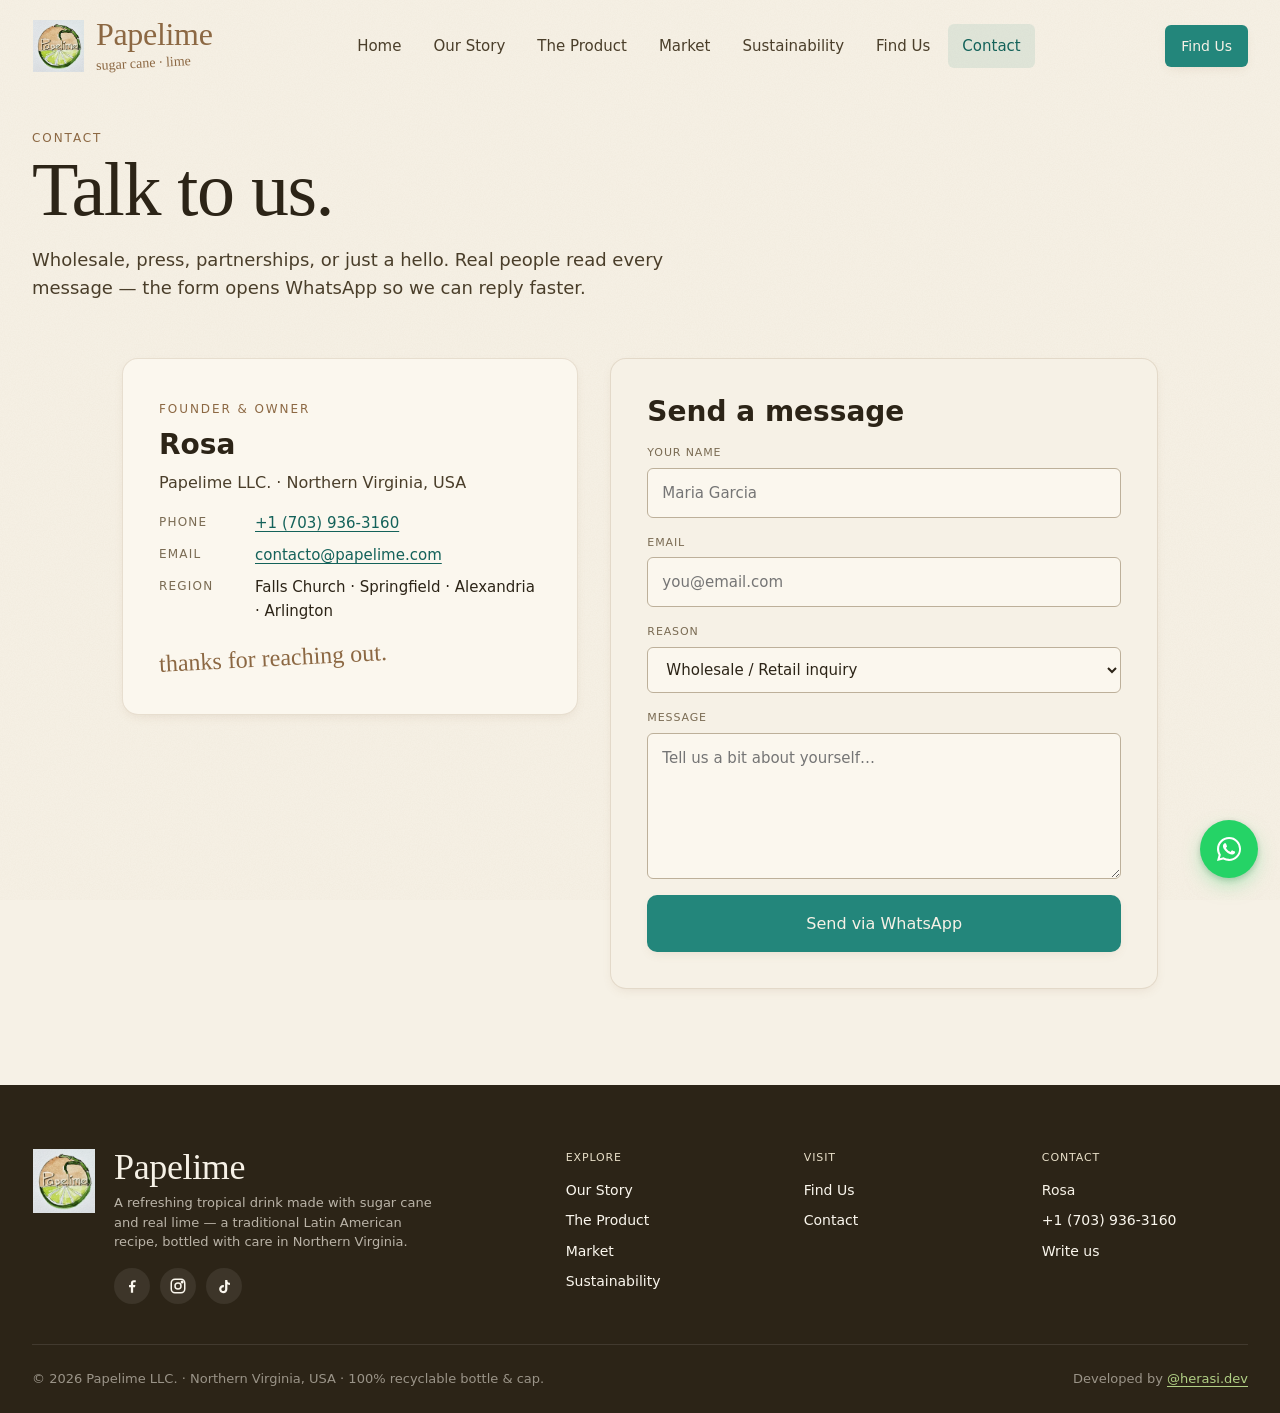
==== commit b4bc4db5: "Update contact info site-wide - Phone: 301.529.3289 → +1 (703) 936-3160 - Email: Patricia.j.Raimonde" ====
--- a/contact/index.html
+++ b/contact/index.html
@@ -5,7 +5,7 @@
 <meta name="viewport" content="width=device-width, initial-scale=1"/>
 <meta http-equiv="Content-Security-Policy" content="default-src 'self'; img-src 'self' data:; style-src 'self' 'unsafe-inline' https://fonts.googleapis.com; font-src 'self' https://fonts.gstatic.com; script-src 'self'; connect-src 'self'; frame-ancestors 'none'; base-uri 'self'; form-action 'none';"/>
 <title>Contact · Papelime</title>
-<meta name="description" content="Contact Patricia Raimondeau, founder of Papelime LLC. Wholesale, press, partnerships."/>
+<meta name="description" content="Contact Rosa, founder of Papelime LLC. Wholesale, press, partnerships."/>
 <link rel="stylesheet" href="../styles.css"/>
 <link rel="icon" type="image/png" href="../assets/papelime-logo.png"/>
 </head>
@@ -49,11 +49,11 @@
   <div>
     <div class="card card--warm">
       <span class="t-eyebrow">Founder &amp; Owner</span>
-      <h2 class="t-h2" style="margin-top:8px;">Patricia Raimondeau</h2>
+      <h2 class="t-h2" style="margin-top:8px;">Rosa</h2>
       <p class="t-body" style="margin-top:8px;">Papelime LLC. &middot; Northern Virginia, USA</p>
       <dl class="contact__list">
-        <dt>Phone</dt><dd><a data-tel="301.529.3289">301.529.3289</a></dd>
-        <dt>Email</dt><dd><a data-mailto="Patricia.j.Raimondeau:gmail.com" data-fill="true">Write us</a></dd>
+        <dt>Phone</dt><dd><a data-tel="+1 (703) 936-3160">+1 (703) 936-3160</a></dd>
+        <dt>Email</dt><dd><a data-mailto="contacto:papelime.com" data-fill="true">Write us</a></dd>
         <dt>Region</dt><dd>Falls Church · Springfield · Alexandria · Arlington</dd>
       </dl>
       <span class="script-note" style="font-size:24px; transform:rotate(-3deg); color:var(--molasses);">thanks for reaching out.</span>
@@ -105,7 +105,7 @@
     <div class="footer__cols">
       <div><h4>Explore</h4><ul><li><a href="../story/">Our Story</a></li><li><a href="../product/">The Product</a></li><li><a href="../market/">Market</a></li><li><a href="../sustainability/">Sustainability</a></li></ul></div>
       <div><h4>Visit</h4><ul><li><a href="../find/">Find Us</a></li><li><a href="../contact/">Contact</a></li></ul></div>
-      <div><h4>Contact</h4><ul><li>Patricia Raimondeau</li><li><a data-tel="301.529.3289">301.529.3289</a></li><li><a data-mailto="Patricia.j.Raimondeau:gmail.com">Write us</a></li></ul></div>
+      <div><h4>Contact</h4><ul><li>Rosa</li><li><a data-tel="+1 (703) 936-3160">+1 (703) 936-3160</a></li><li><a data-mailto="contacto:papelime.com">Write us</a></li></ul></div>
     </div>
   </div>
   <div class="footer__bottom">
--- a/styles.css
+++ b/styles.css
@@ -247,7 +247,7 @@
 }
 .hero__ctas { display: flex; gap: 12px; margin-top: 28px; flex-wrap: wrap; }
 .hero__chips { display: flex; gap: 8px; margin-top: 28px; flex-wrap: wrap; }
-.hero__art { position: relative; aspect-ratio: 1 / 1.15; }
+.hero__art { position: relative; aspect-ratio: 1 / 1.24; }
 .hero__photo-wrap {
   position: relative;
   width: 100%; height: 100%;
@@ -321,12 +321,78 @@
 }
 
 /* ── SIZES (2-col cards) ──────────────────────────────────────── */
-.sizes { display: grid; grid-template-columns: 1fr 1fr; gap: 24px; }
-.sizes__card { padding: 0; overflow: hidden; }
-.sizes__card-art img { width: 100%; height: 240px; object-fit: cover; }
-.sizes__card-body { padding: 28px 36px 36px; }
-.price { display: flex; align-items: baseline; gap: 8px; margin-top: 16px; }
-.price__amount { font-family: var(--font-display); font-size: 36px; color: var(--molasses-dark); }
+.sizes { display: grid; grid-template-columns: 1fr 1fr; gap: 36px; align-items: start; }
+.sizes__card {
+  padding: 20px 20px 36px;
+  overflow: visible;
+  position: relative;
+  background: var(--paper-warm);
+  transition: transform var(--dur-base) var(--ease), box-shadow var(--dur-base) var(--ease);
+}
+.sizes__card:nth-child(1) { transform: rotate(-.5deg); }
+.sizes__card:nth-child(2) { transform: rotate(.5deg); }
+.sizes__card:hover { transform: rotate(0) translateY(-6px); box-shadow: var(--shadow-3); }
+.sizes__card-art {
+  position: relative;
+  aspect-ratio: 1 / 1;
+  border-radius: var(--radius-md);
+  overflow: hidden;
+  background: var(--paper);
+  margin-bottom: 22px;
+  box-shadow: inset 0 0 0 1px rgba(140,104,67,.08);
+}
+.sizes__card-art img {
+  width: 100%; height: 100%;
+  object-fit: cover;
+  display: block;
+  transition: transform 600ms var(--ease);
+}
+.sizes__card:hover .sizes__card-art img { transform: scale(1.025); }
+.sizes__card-art::after {
+  content: attr(data-note);
+  position: absolute;
+  bottom: 14px; right: 18px;
+  font-family: var(--font-script);
+  font-size: 22px;
+  color: var(--molasses-dark);
+  background: rgba(251,247,238,.78);
+  backdrop-filter: blur(4px);
+  -webkit-backdrop-filter: blur(4px);
+  padding: 2px 12px;
+  border-radius: 999px;
+  transform: rotate(-2deg);
+  letter-spacing: .02em;
+}
+.sizes__card-body { padding: 0 10px; }
+.sizes__card-body .t-eyebrow { color: var(--molasses-dark); }
+.sizes__card-body h3 {
+  font-family: var(--font-display);
+  font-size: clamp(28px, 3vw, 36px);
+  margin: 10px 0 10px;
+  letter-spacing: -.01em;
+  line-height: 1.05;
+}
+.sizes__card-body > p { color: var(--ink-soft); line-height: 1.55; margin: 0; }
+.price {
+  display: flex; align-items: baseline; gap: 10px;
+  margin-top: 22px; padding-top: 18px;
+  border-top: 1px dashed var(--paper-edge);
+}
+.price__amount {
+  font-family: var(--font-display);
+  font-size: clamp(34px, 4vw, 44px);
+  color: var(--molasses-dark);
+  letter-spacing: -.02em;
+  line-height: 1;
+}
+.price__unit { color: var(--ink-mute); font-size: 14px; letter-spacing: .04em; }
+@media (max-width: 720px) {
+  .sizes { grid-template-columns: 1fr; gap: 32px; }
+  .sizes__card,
+  .sizes__card:nth-child(1),
+  .sizes__card:nth-child(2) { transform: none; }
+  .sizes__card:hover { transform: translateY(-4px); }
+}
 .price__unit { font-size: 14px; color: var(--ink-mute); }
 
 /* ── CTA BAND ─────────────────────────────────────────────────── */
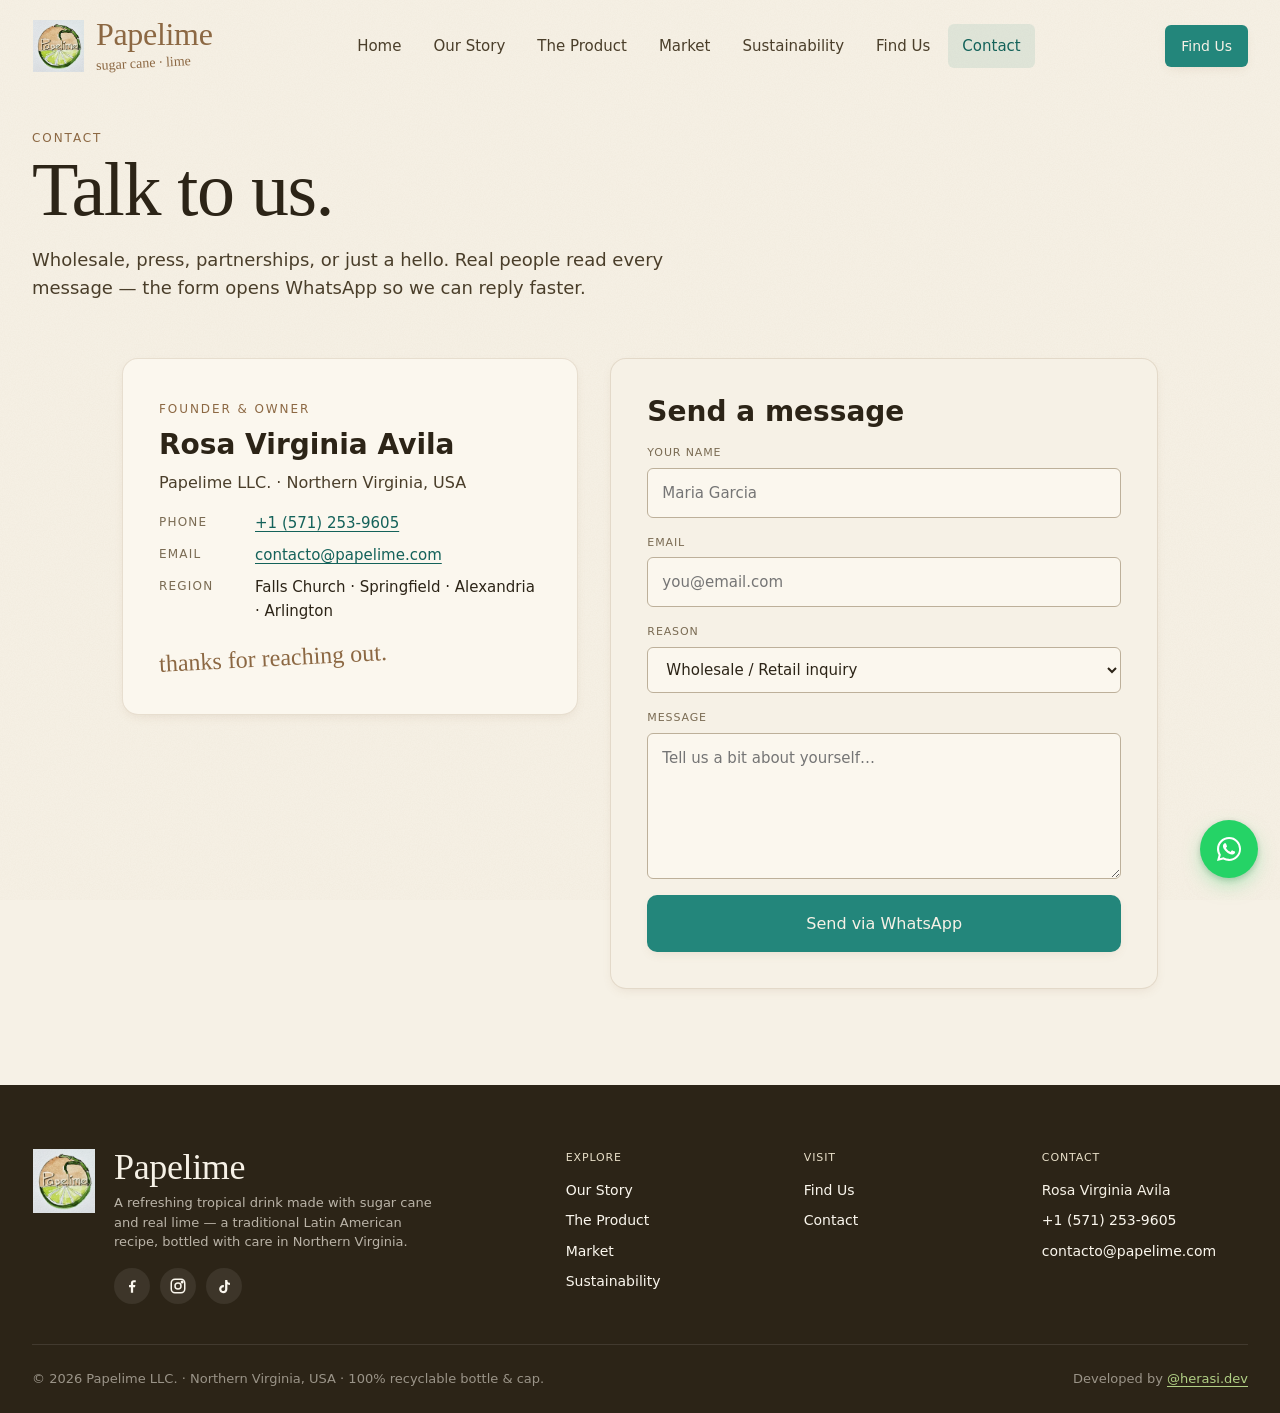
==== commit d989d0c2: "Update owner name (Rosa Virginia Avila) and company phone (+1 571-253-9605) - Footer + contact card " ====
--- a/contact/index.html
+++ b/contact/index.html
@@ -5,7 +5,7 @@
 <meta name="viewport" content="width=device-width, initial-scale=1"/>
 <meta http-equiv="Content-Security-Policy" content="default-src 'self'; img-src 'self' data:; style-src 'self' 'unsafe-inline' https://fonts.googleapis.com; font-src 'self' https://fonts.gstatic.com; script-src 'self'; connect-src 'self'; frame-ancestors 'none'; base-uri 'self'; form-action 'none';"/>
 <title>Contact · Papelime</title>
-<meta name="description" content="Contact Rosa, founder of Papelime LLC. Wholesale, press, partnerships."/>
+<meta name="description" content="Contact Rosa Virginia Avila, founder of Papelime LLC. Wholesale, press, partnerships."/>
 <link rel="stylesheet" href="../styles.css"/>
 <link rel="icon" type="image/png" href="../assets/papelime-logo.png"/>
 </head>
@@ -49,10 +49,10 @@
   <div>
     <div class="card card--warm">
       <span class="t-eyebrow">Founder &amp; Owner</span>
-      <h2 class="t-h2" style="margin-top:8px;">Rosa</h2>
+      <h2 class="t-h2" style="margin-top:8px;">Rosa Virginia Avila</h2>
       <p class="t-body" style="margin-top:8px;">Papelime LLC. &middot; Northern Virginia, USA</p>
       <dl class="contact__list">
-        <dt>Phone</dt><dd><a data-tel="+1 (703) 936-3160">+1 (703) 936-3160</a></dd>
+        <dt>Phone</dt><dd><a data-tel="+1 (571) 253-9605">+1 (571) 253-9605</a></dd>
         <dt>Email</dt><dd><a data-mailto="contacto:papelime.com" data-fill="true">Write us</a></dd>
         <dt>Region</dt><dd>Falls Church · Springfield · Alexandria · Arlington</dd>
       </dl>
@@ -105,7 +105,7 @@
     <div class="footer__cols">
       <div><h4>Explore</h4><ul><li><a href="../story/">Our Story</a></li><li><a href="../product/">The Product</a></li><li><a href="../market/">Market</a></li><li><a href="../sustainability/">Sustainability</a></li></ul></div>
       <div><h4>Visit</h4><ul><li><a href="../find/">Find Us</a></li><li><a href="../contact/">Contact</a></li></ul></div>
-      <div><h4>Contact</h4><ul><li>Rosa</li><li><a data-tel="+1 (703) 936-3160">+1 (703) 936-3160</a></li><li><a data-mailto="contacto:papelime.com">Write us</a></li></ul></div>
+      <div><h4>Contact</h4><ul><li>Rosa Virginia Avila</li><li><a data-tel="+1 (571) 253-9605">+1 (571) 253-9605</a></li><li><a data-mailto="contacto:papelime.com">Write us</a></li></ul></div>
     </div>
   </div>
   <div class="footer__bottom">
--- a/styles.css
+++ b/styles.css
@@ -261,12 +261,12 @@
 .hero__photo { width: 100%; height: 100%; object-fit: cover; object-position: center 20%; }
 .hero__label {
   position: absolute;
-  right: -22px; bottom: 32px;
+  left: -18px; top: 28px;
   background: var(--paper-warm);
   padding: 14px 18px;
   border-radius: var(--radius-md);
   box-shadow: var(--shadow-3);
-  transform: rotate(3deg);
+  transform: rotate(-3deg);
   border: 1.5px solid rgba(140,104,67,.18);
   z-index: 3;
 }
@@ -456,18 +456,66 @@
 .find__num { font-family: var(--font-display); font-size: 56px; line-height: 1; color: var(--papelon-dark); }
 .map { max-width: 1320px; margin: 32px auto 0; padding: 0 32px; }
 .map__inner {
-  position: relative; height: 380px;
-  background:
-    radial-gradient(ellipse at 30% 40%, rgba(177,208,133,.30) 0%, transparent 60%),
-    radial-gradient(ellipse at 70% 60%, rgba(35,134,123,.18) 0%, transparent 60%),
-    var(--paper-warm);
+  position: relative;
+  aspect-ratio: 8 / 5;
+  background: var(--paper-warm);
   border-radius: var(--radius-lg);
-  border: 1px solid var(--ink-faint);
+  border: 1px solid var(--paper-edge);
+  box-shadow: var(--shadow-1);
   overflow: hidden;
 }
-.map__pin { position: absolute; display: flex; align-items: center; gap: 10px; transform: translate(-50%, -50%); }
-.map__dot { width: 14px; height: 14px; background: var(--papelon); border: 2px solid var(--paper); border-radius: 50%; box-shadow: var(--shadow-2); }
-.map__caption { position: absolute; bottom: 16px; right: 24px; color: var(--ink-mute); font-style: italic; }
+.map__svg { width: 100%; height: 100%; display: block; position: relative; z-index: 1; }
+.map__caption {
+  position: absolute; bottom: 14px; right: 22px;
+  color: var(--ink-mute); font-style: italic; font-size: 12px;
+  z-index: 2;
+}
+
+/* SVG geography — editorial cartographic style */
+.map__grid line { stroke: var(--molasses-dark); stroke-width: .5; opacity: .06; }
+.map__dc { fill: rgba(140,104,67,.04); }
+.map__river-fill { fill: rgba(168,213,208,.32); }
+.map__river-line { fill: none; stroke: var(--cane-teal-dark); stroke-width: 1; opacity: .7; }
+.map__route {
+  fill: none;
+  stroke: var(--papelon-dark); stroke-width: 1.4;
+  stroke-dasharray: 1 5; stroke-linecap: round; stroke-linejoin: round;
+  opacity: 0;
+  animation: mapRouteIn 1s var(--ease) 1.2s forwards;
+}
+@keyframes mapRouteIn { to { opacity: .85; } }
+
+.map__compass line { stroke: var(--ink-mute); stroke-width: .8; }
+.map__compass-arrow { fill: var(--papelon-dark); }
+.map__compass-text { font-family: var(--font-sans); font-size: 10px; letter-spacing: .15em; fill: var(--ink-soft); font-weight: 700; }
+
+.map__scale line { stroke: var(--ink-mute); stroke-width: 1; }
+.map__scale text { font-family: var(--font-sans); font-size: 9px; letter-spacing: .12em; fill: var(--ink-mute); }
+
+.map__faraway { font-family: var(--font-sans); font-size: 10px; letter-spacing: .22em; fill: var(--ink-mute); font-weight: 600; }
+.map__faraway--sm { font-size: 8px; letter-spacing: .14em; opacity: .7; font-weight: 400; font-style: italic; }
+.map__river-label { font-family: var(--font-sans); font-size: 10px; letter-spacing: .35em; fill: var(--cane-teal-dark); font-weight: 600; }
+
+.map__city { cursor: default; transition: opacity .3s var(--ease); }
+.map__city-tick { stroke: var(--papelon-dark); stroke-width: .8; opacity: .4; }
+.map__city-pin { fill: var(--papelon-dark); stroke: var(--paper-warm); stroke-width: 2; transition: r .25s var(--ease), fill .25s var(--ease); }
+.map__city-num { font-family: var(--font-sans); font-size: 10px; font-weight: 700; letter-spacing: .04em; fill: var(--paper-warm); }
+.map__city-name { font-family: var(--font-sans); font-size: 13px; font-weight: 700; letter-spacing: .14em; fill: var(--ink); }
+.map__city-meta { font-family: var(--font-sans); font-size: 10px; letter-spacing: .08em; fill: var(--ink-mute); text-transform: lowercase; }
+
+.map__city { opacity: 0; animation: mapCityIn .55s var(--ease) forwards; }
+.map__city:nth-of-type(1) { animation-delay: 1.4s; }
+.map__city:nth-of-type(2) { animation-delay: 1.55s; }
+.map__city:nth-of-type(3) { animation-delay: 1.7s; }
+.map__city:nth-of-type(4) { animation-delay: 1.85s; }
+@keyframes mapCityIn { from { opacity: 0; } to { opacity: 1; } }
+.map__city:hover .map__city-pin { r: 16; fill: var(--molasses-dark); }
+
+@media (max-width: 640px) {
+  .map__inner { aspect-ratio: 4 / 5; }
+  .map__city-label { font-size: 30px; }
+  .map__river-label { font-size: 24px; }
+}
 
 /* ── CONTACT ──────────────────────────────────────────────────── */
 .contact { display: grid; grid-template-columns: 1fr 1.2fr; gap: 32px; max-width: 1100px; margin: 0 auto 80px; padding: 0 32px; }
@@ -566,7 +614,7 @@
   .footer__cols { grid-template-columns: 1fr; }
   .hero { padding: 24px 16px 56px; }
   .page-hero, .section, .band, .product, .recipe, .find, .eco, .pledge, .contact, .map { padding-left: 16px; padding-right: 16px; }
-  .hero__label { right: 8px; }
+  .hero__label { left: 8px; top: 12px; }
 }
 
 /* ── WHATSAPP FLOATING BUTTON ─────────────────────────────────── */
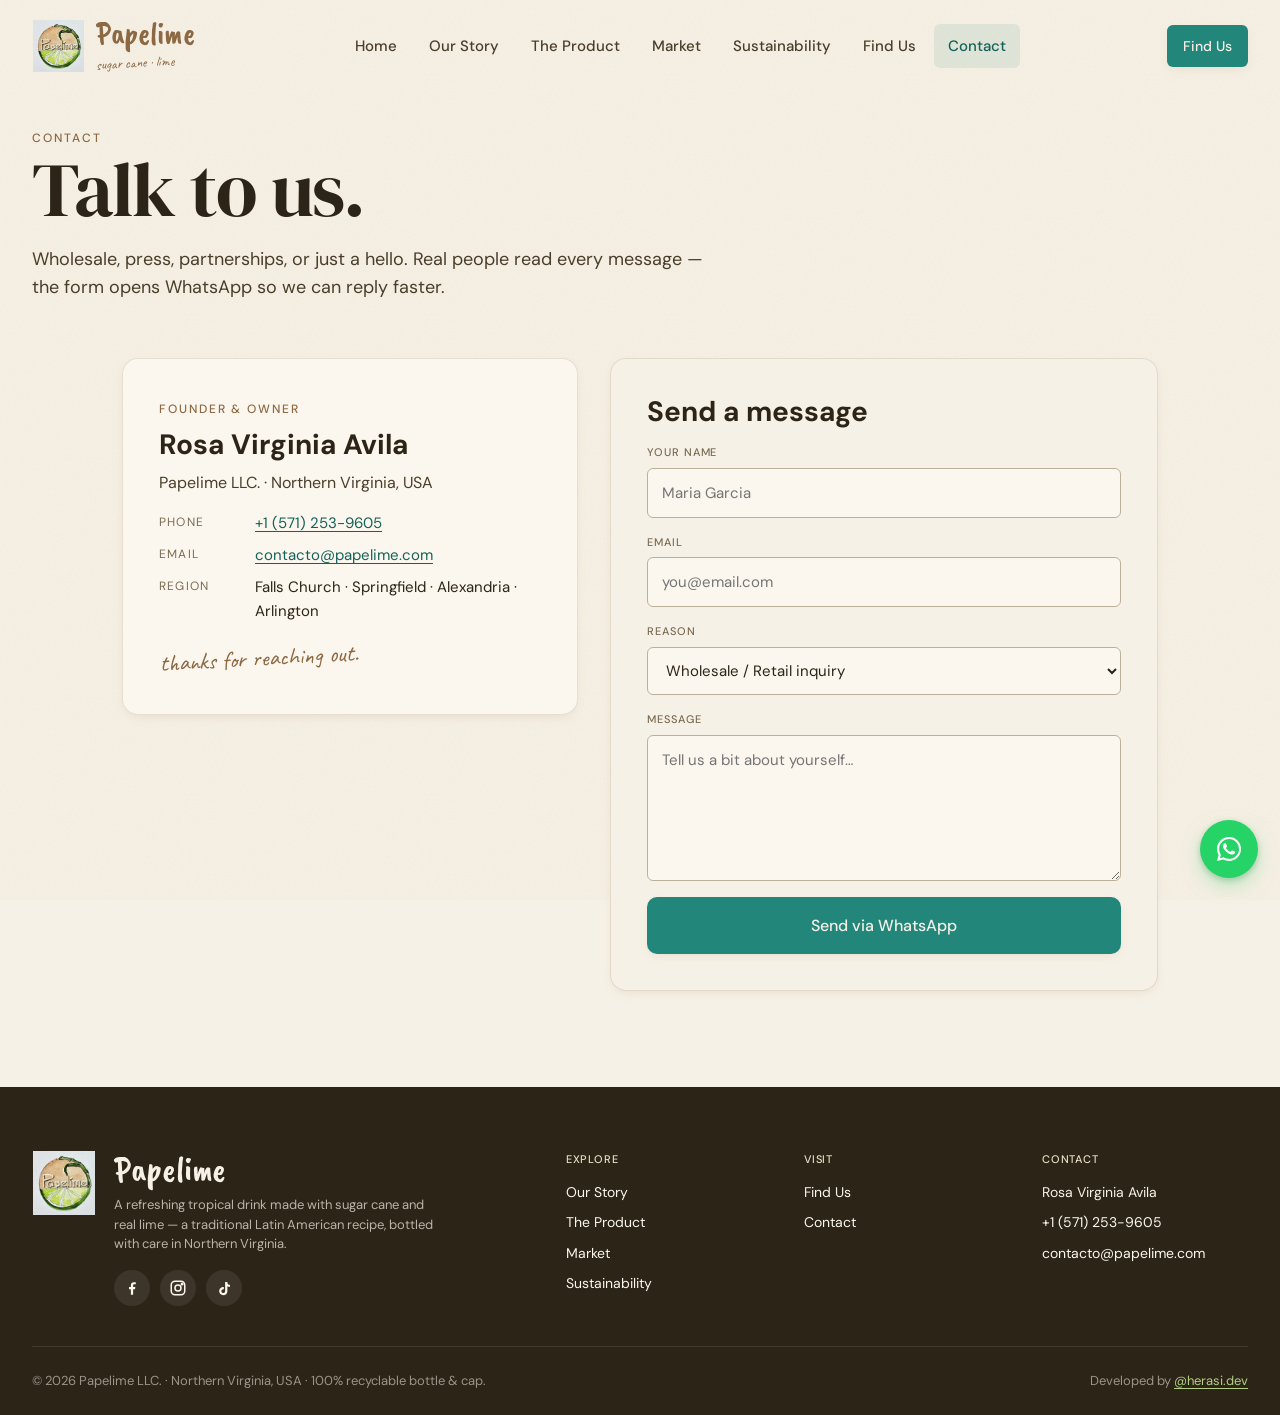
==== commit efe1fa8d: "Security hardening: self-host fonts, hash-based CSP, COEP/CORP, SECURITY.md Fonts: - Downloaded 10 w" ====
--- a/contact/index.html
+++ b/contact/index.html
@@ -3,11 +3,49 @@
 <head>
 <meta charset="utf-8"/>
 <meta name="viewport" content="width=device-width, initial-scale=1"/>
-<meta http-equiv="Content-Security-Policy" content="default-src 'self'; img-src 'self' data:; style-src 'self' 'unsafe-inline' https://fonts.googleapis.com; font-src 'self' https://fonts.gstatic.com; script-src 'self'; connect-src 'self'; frame-ancestors 'none'; base-uri 'self'; form-action 'none';"/>
+<meta http-equiv="Content-Security-Policy" content="default-src 'self'; img-src 'self' data:; style-src 'self' 'unsafe-inline'; font-src 'self'; script-src 'self' 'sha256-BjNhafZWtjkv8zPPV3KNguQ3Dh2hp/63ZnEtifV2OTs='; connect-src 'self'; frame-ancestors 'none'; base-uri 'self'; form-action 'none';"/>
 <title>Contact · Papelime</title>
 <meta name="description" content="Contact Rosa Virginia Avila, founder of Papelime LLC. Wholesale, press, partnerships."/>
+<link rel="canonical" href="https://papelime.com/contact/"/>
+<link rel="manifest" href="/manifest.webmanifest"/>
+<link rel="alternate" type="application/xml" title="Sitemap" href="/sitemap.xml"/>
+<meta name="theme-color" content="#CA8D4E"/>
+<meta name="author" content="Papelime LLC"/>
+<meta name="robots" content="index, follow, max-image-preview:large, max-snippet:-1"/>
+<meta property="og:type" content="website"/>
+<meta property="og:url" content="https://papelime.com/contact/"/>
+<meta property="og:title" content="Contact Papelime"/>
+<meta property="og:description" content="Contact Rosa Virginia Avila, founder of Papelime LLC. Wholesale, press, partnerships."/>
+<meta property="og:image" content="https://papelime.com/assets/hero-duo.webp"/>
+<meta property="og:image:alt" content="Papelime - 1 gallon jug, 12 oz bottle, glass with ice, lime and sugar cane"/>
+<meta property="og:site_name" content="Papelime"/>
+<meta property="og:locale" content="en_US"/>
+<meta name="twitter:card" content="summary_large_image"/>
+<meta name="twitter:title" content="Contact Papelime"/>
+<meta name="twitter:description" content="Contact Rosa Virginia Avila, founder of Papelime LLC. Wholesale, press, partnerships."/>
+<meta name="twitter:image" content="https://papelime.com/assets/hero-duo.webp"/>
 <link rel="stylesheet" href="../styles.css"/>
 <link rel="icon" type="image/png" href="../assets/papelime-logo.png"/>
+<script type="application/ld+json">
+{
+  "@context": "https://schema.org",
+  "@type": "BreadcrumbList",
+  "itemListElement": [
+    {
+      "@type": "ListItem",
+      "position": 1,
+      "name": "Home",
+      "item": "https://papelime.com/"
+    },
+    {
+      "@type": "ListItem",
+      "position": 2,
+      "name": "Contact",
+      "item": "https://papelime.com/contact/"
+    }
+  ]
+}
+</script>
 </head>
 <body>
 <div class="page-wrap">
--- a/styles.css
+++ b/styles.css
@@ -4,7 +4,17 @@
  * No depende de React ni de ningún framework.
  * ================================================================= */
 
-@import url('https://fonts.googleapis.com/css2?family=Caveat:wght@400;500;700&family=Caveat+Brush&family=DM+Sans:wght@300;400;500;700&family=DM+Serif+Display:ital@0;1&display=swap');
+/* ── SELF-HOSTED FONTS (no external CDN, privacy-friendly) ── */
+@font-face { font-family: 'Caveat';            font-style: normal; font-weight: 400; font-display: swap; src: url('assets/fonts/caveat-400.woff2') format('woff2'); }
+@font-face { font-family: 'Caveat';            font-style: normal; font-weight: 500; font-display: swap; src: url('assets/fonts/caveat-500.woff2') format('woff2'); }
+@font-face { font-family: 'Caveat';            font-style: normal; font-weight: 700; font-display: swap; src: url('assets/fonts/caveat-700.woff2') format('woff2'); }
+@font-face { font-family: 'Caveat Brush';      font-style: normal; font-weight: 400; font-display: swap; src: url('assets/fonts/caveat-brush-400.woff2') format('woff2'); }
+@font-face { font-family: 'DM Sans';           font-style: normal; font-weight: 300; font-display: swap; src: url('assets/fonts/dm-sans-300.woff2') format('woff2'); }
+@font-face { font-family: 'DM Sans';           font-style: normal; font-weight: 400; font-display: swap; src: url('assets/fonts/dm-sans-400.woff2') format('woff2'); }
+@font-face { font-family: 'DM Sans';           font-style: normal; font-weight: 500; font-display: swap; src: url('assets/fonts/dm-sans-500.woff2') format('woff2'); }
+@font-face { font-family: 'DM Sans';           font-style: normal; font-weight: 700; font-display: swap; src: url('assets/fonts/dm-sans-700.woff2') format('woff2'); }
+@font-face { font-family: 'DM Serif Display';  font-style: normal; font-weight: 400; font-display: swap; src: url('assets/fonts/dm-serif-display-400.woff2') format('woff2'); }
+@font-face { font-family: 'DM Serif Display';  font-style: italic; font-weight: 400; font-display: swap; src: url('assets/fonts/dm-serif-display-400-italic.woff2') format('woff2'); }
 
 /* ── TOKENS ─────────────────────────────────────────────────────── */
 :root {
